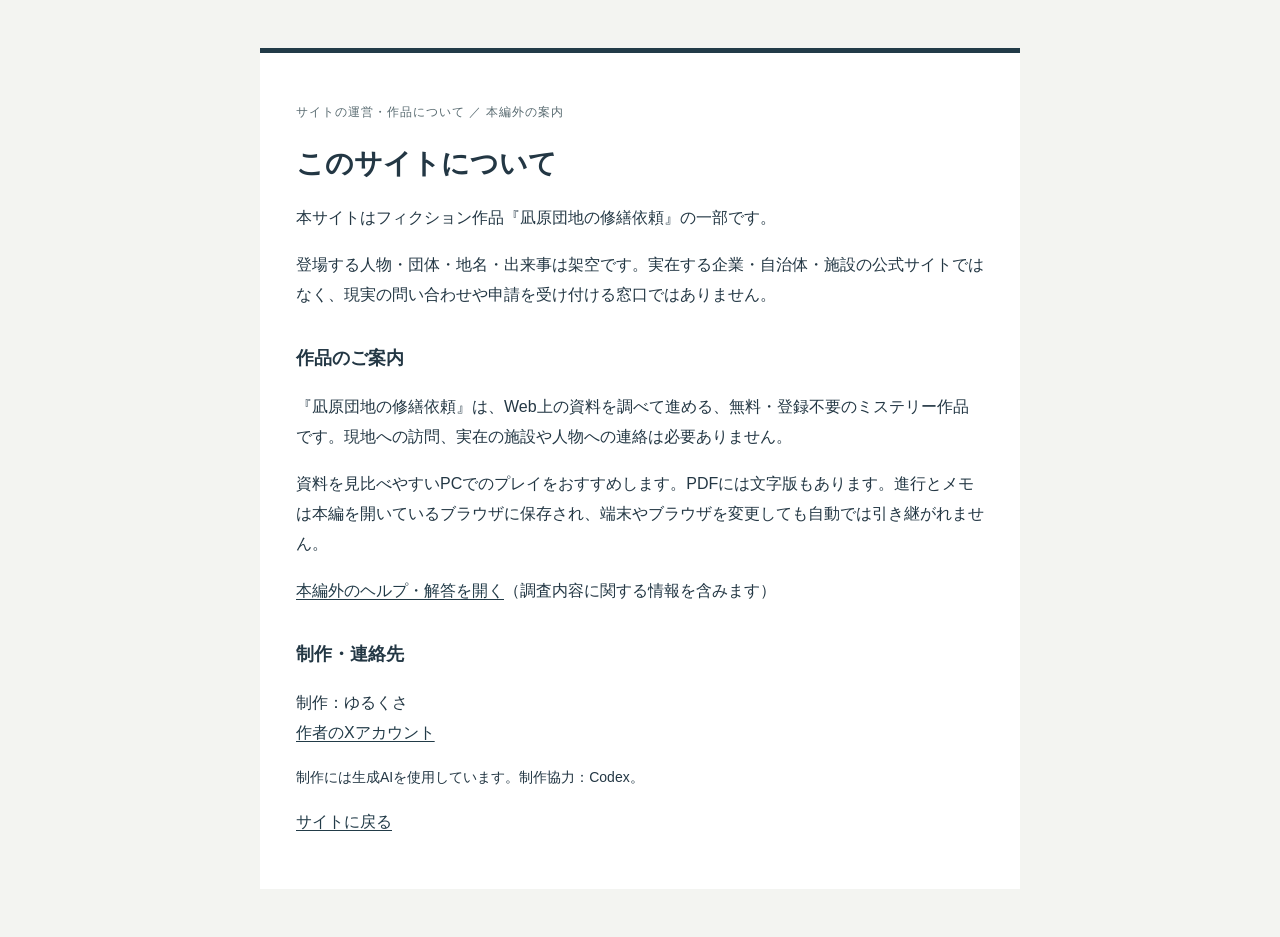
==== about.html @ 3ba9bbcc "作品掲載用の紹介画像と本編外の案内を追加" ====
<!doctype html>
<html lang="ja"><head><meta charset="utf-8"><meta name="viewport" content="width=device-width,initial-scale=1"><meta name="robots" content="noindex,follow"><title>このサイトについて｜凪原団地の修繕依頼</title>
<style>*{box-sizing:border-box}body{margin:0;background:#f3f4f1;color:#233744;font-family:"Yu Gothic",Meiryo,sans-serif;line-height:1.9}main{max-width:760px;margin:48px auto;padding:36px;background:white;border-top:5px solid #223b48}h1{font-size:1.75rem;line-height:1.5}h2{font-size:1.1rem;margin-top:32px}a{color:#223b48;text-underline-offset:3px}.label{font-size:.75rem;letter-spacing:.08em;color:#596b71}.small{font-size:.875rem}@media(max-width:600px){main{margin:16px;padding:24px}h1{font-size:1.5rem}}</style></head><body><main>
<p class="label">サイトの運営・作品について ／ 本編外の案内</p><h1>このサイトについて</h1>
<p>本サイトはフィクション作品『凪原団地の修繕依頼』の一部です。</p><p>登場する人物・団体・地名・出来事は架空です。実在する企業・自治体・施設の公式サイトではなく、現実の問い合わせや申請を受け付ける窓口ではありません。</p>
<h2>作品のご案内</h2><p>『凪原団地の修繕依頼』は、Web上の資料を調べて進める、無料・登録不要のミステリー作品です。現地への訪問、実在の施設や人物への連絡は必要ありません。</p>
<p>資料を見比べやすいPCでのプレイをおすすめします。PDFには文字版もあります。進行とメモは本編を開いているブラウザに保存され、端末やブラウザを変更しても自動では引き継がれません。</p>
<p><a href="https://yurukusa.github.io/nagihara-records/#/case/hints">本編外のヘルプ・解答を開く</a>（調査内容に関する情報を含みます）</p>
<h2>制作・連絡先</h2><p>制作：ゆるくさ<br><a href="https://x.com/yurukusa_dev" target="_blank" rel="noopener noreferrer">作者のXアカウント</a></p><p class="small">制作には生成AIを使用しています。制作協力：Codex。</p>
<p><a href="./">サイトに戻る</a></p></main></body></html>
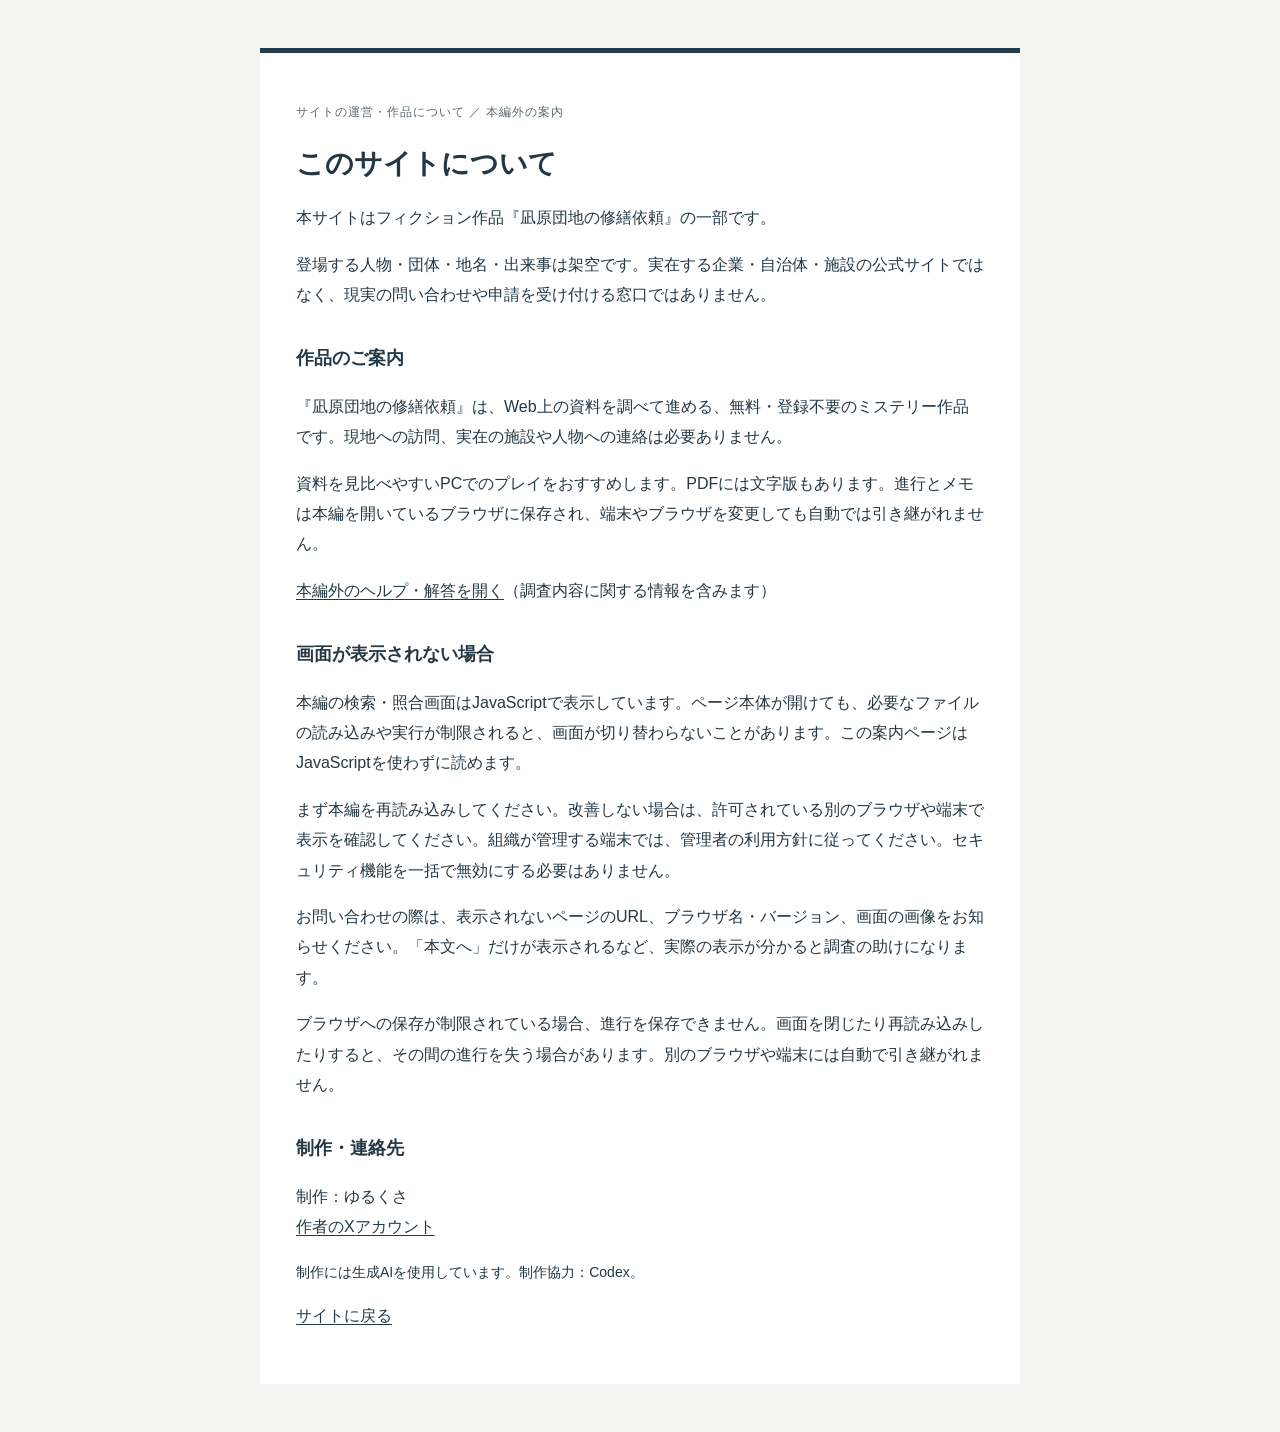
==== commit f03f9cc0: "表示用ファイルの読み込み失敗時にも案内を表示" ====
--- a/about.html
+++ b/about.html
@@ -6,5 +6,10 @@
 <h2>作品のご案内</h2><p>『凪原団地の修繕依頼』は、Web上の資料を調べて進める、無料・登録不要のミステリー作品です。現地への訪問、実在の施設や人物への連絡は必要ありません。</p>
 <p>資料を見比べやすいPCでのプレイをおすすめします。PDFには文字版もあります。進行とメモは本編を開いているブラウザに保存され、端末やブラウザを変更しても自動では引き継がれません。</p>
 <p><a href="https://yurukusa.github.io/nagihara-records/#/case/hints">本編外のヘルプ・解答を開く</a>（調査内容に関する情報を含みます）</p>
+<h2 id="display">画面が表示されない場合</h2>
+<p>本編の検索・照合画面はJavaScriptで表示しています。ページ本体が開けても、必要なファイルの読み込みや実行が制限されると、画面が切り替わらないことがあります。この案内ページはJavaScriptを使わずに読めます。</p>
+<p>まず本編を再読み込みしてください。改善しない場合は、許可されている別のブラウザや端末で表示を確認してください。組織が管理する端末では、管理者の利用方針に従ってください。セキュリティ機能を一括で無効にする必要はありません。</p>
+<p>お問い合わせの際は、表示されないページのURL、ブラウザ名・バージョン、画面の画像をお知らせください。「本文へ」だけが表示されるなど、実際の表示が分かると調査の助けになります。</p>
+<p>ブラウザへの保存が制限されている場合、進行を保存できません。画面を閉じたり再読み込みしたりすると、その間の進行を失う場合があります。別のブラウザや端末には自動で引き継がれません。</p>
 <h2>制作・連絡先</h2><p>制作：ゆるくさ<br><a href="https://x.com/yurukusa_dev" target="_blank" rel="noopener noreferrer">作者のXアカウント</a></p><p class="small">制作には生成AIを使用しています。制作協力：Codex。</p>
 <p><a href="./">サイトに戻る</a></p></main></body></html>
